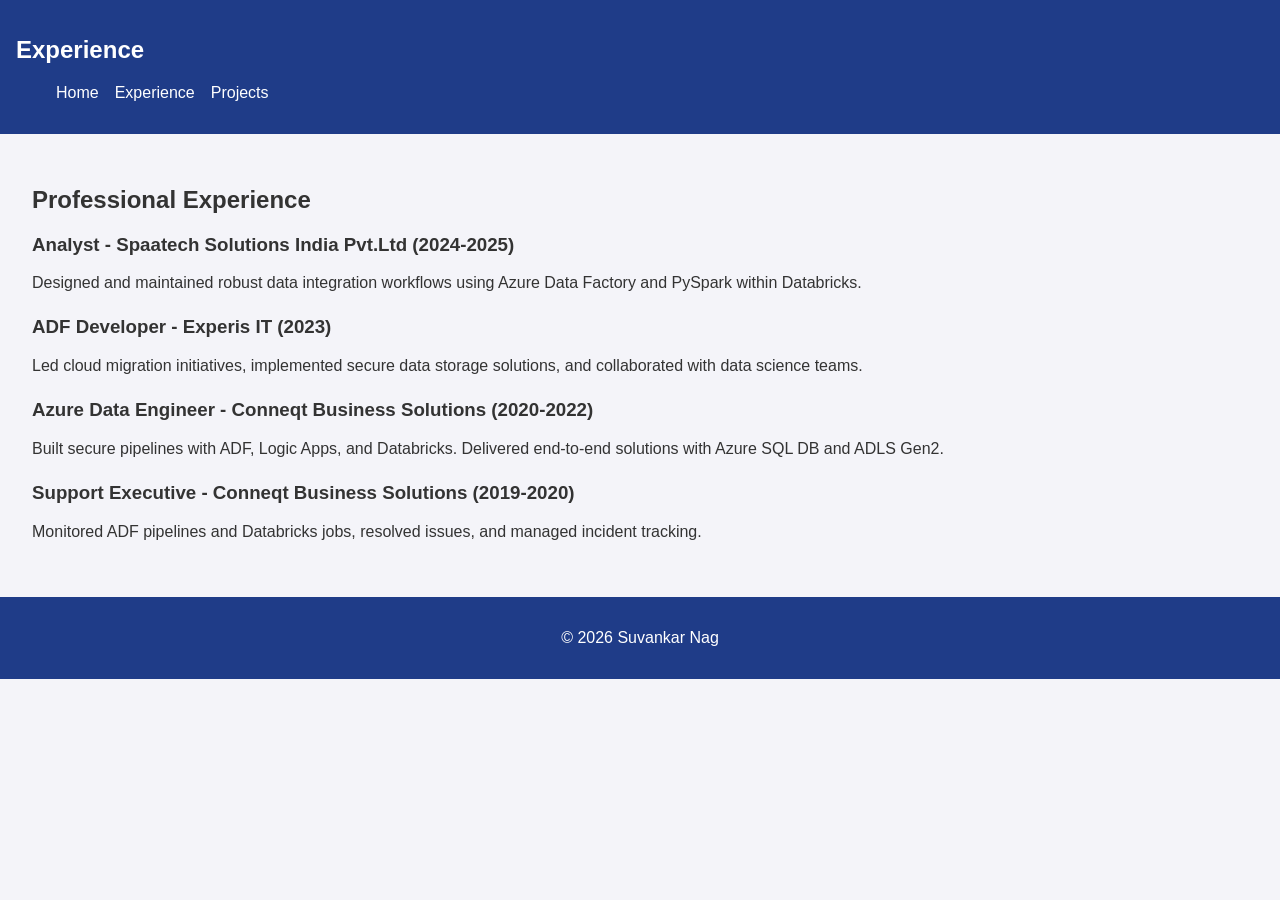
==== experience.html @ 22e9acba "changes done" ====
<!DOCTYPE html>
<html lang="en">
<head>
  <meta charset="UTF-8">
  <title>Experience | Suvankar Nag</title>
  <link rel="stylesheet" href="style.css">
</head>
<body>
<header>
  <nav>
    <h1>Experience</h1>
    <ul>
      <li><a href="index.html">Home</a></li>
      <li><a href="experience.html">Experience</a></li>
      <li><a href="projects.html">Projects</a></li>
    </ul>
  </nav>
</header>

<section class="experience">
  <h2>Professional Experience</h2>
  <div class="job">
    <h3>Analyst - Spaatech Solutions India Pvt.Ltd (2024-2025)</h3>
    <p>Designed and maintained robust data integration workflows using Azure Data Factory and PySpark within Databricks.</p>
  </div>
  <div class="job">
    <h3>ADF Developer - Experis IT (2023)</h3>
    <p>Led cloud migration initiatives, implemented secure data storage solutions, and collaborated with data science teams.</p>
  </div>
  <div class="job">
    <h3>Azure Data Engineer - Conneqt Business Solutions (2020-2022)</h3>
    <p>Built secure pipelines with ADF, Logic Apps, and Databricks. Delivered end-to-end solutions with Azure SQL DB and ADLS Gen2.</p>
  </div>
  <div class="job">
    <h3>Support Executive - Conneqt Business Solutions (2019-2020)</h3>
    <p>Monitored ADF pipelines and Databricks jobs, resolved issues, and managed incident tracking.</p>
  </div>
</section>

<footer>
  <p>© 2026 Suvankar Nag</p>
</footer>
</body>
</html>
---- style.css ----
body {
  font-family: Arial, sans-serif;
  margin: 0;
  background: #f4f4f9;
  color: #333;
}

header {
  background: #1f3c88;
  color: white;
  padding: 1rem;
}

nav ul {
  list-style: none;
  display: flex;
  gap: 1rem;
}

nav a {
  color: white;
  text-decoration: none;
}

.hero {
  text-align: center;
  padding: 3rem;
  background: #e6ecf5;
}

section {
  padding: 2rem;
}

.job, .projects ul, .certificates ul {
  margin-bottom: 1.5rem;
}

.btn {
  background: #1f3c88;
  color: white;
  padding: 0.7rem 1.2rem;
  text-decoration: none;
  border-radius: 5px;
}

footer {
  text-align: center;
  background: #1f3c88;
  color: white;
  padding: 1rem;
}
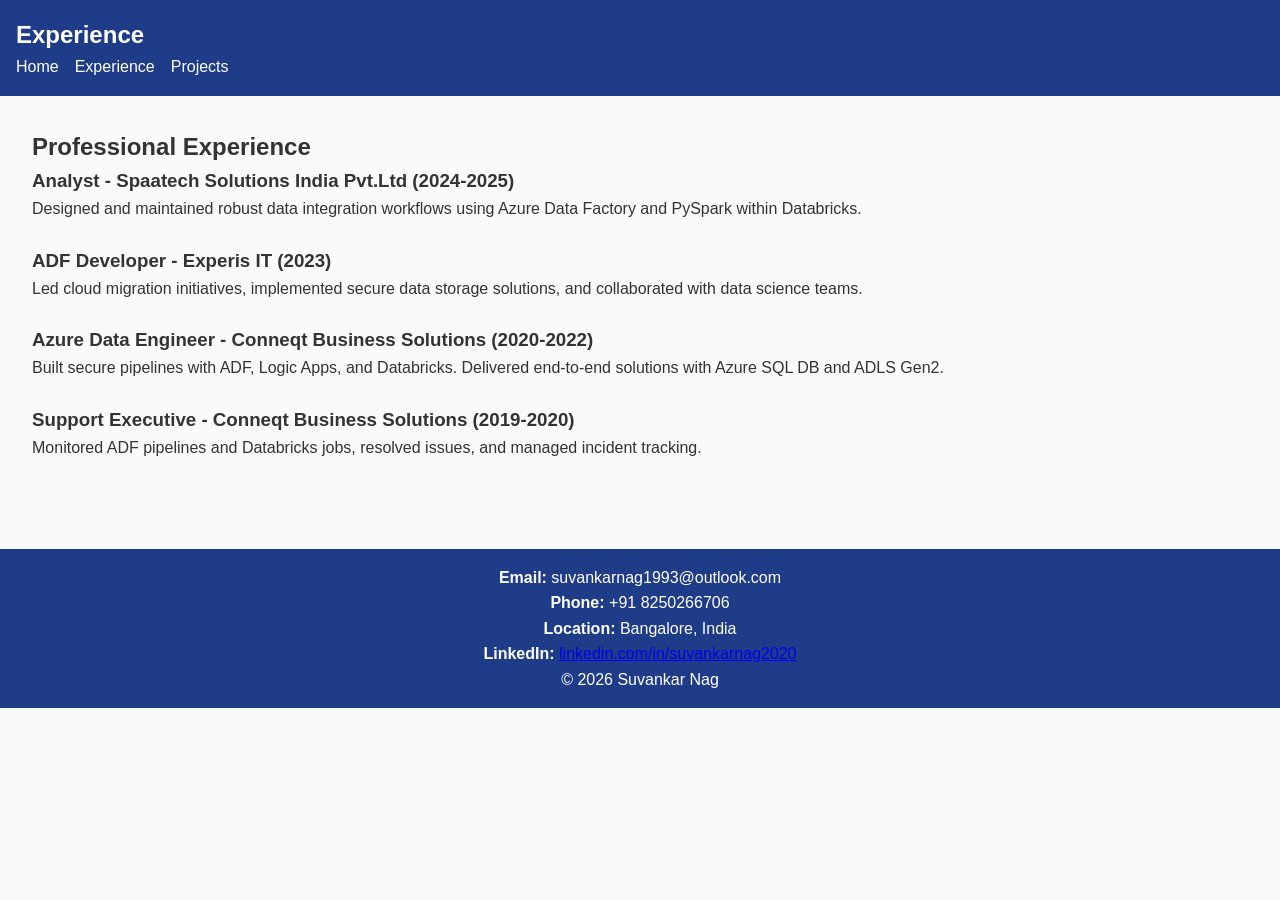
==== commit 097e9553: "changes done" ====
--- a/experience.html
+++ b/experience.html
@@ -38,6 +38,16 @@
 </section>
 
 <footer>
+  <div class="footer-container">
+      <p><strong>Email:</strong> suvankarnag1993@outlook.com</p>
+      <p><strong>Phone:</strong> +91 8250266706</p>
+      <p><strong>Location:</strong> Bangalore, India</p>
+      <p><strong>LinkedIn:</strong> 
+        <a href="https://linkedin.com/in/suvankarnag2020" target="_blank">
+          linkedin.com/in/suvankarnag2020
+        </a>
+      </p>
+  </div>
   <p>© 2026 Suvankar Nag</p>
 </footer>
 </body>
--- a/style.css
+++ b/style.css
@@ -50,3 +50,80 @@
   color: white;
   padding: 1rem;
 }
+
+/*==============================*/
+
+/* General Reset */
+* { margin: 0; padding: 0; box-sizing: border-box; }
+body { font-family: 'Segoe UI', sans-serif; background: #f9fafc; color: #333; line-height: 1.6; }
+
+/* Navbar */
+.navbar { display: flex; justify-content: space-between; align-items: center; padding: 1rem 2rem; background: #1f3c88; }
+.logo { font-size: 1.5rem; font-weight: bold; color: #fff; }
+.nav-links { list-style: none; display: flex; gap: 1.5rem; }
+.nav-links a { color: #fff; text-decoration: none; transition: 0.3s; }
+.nav-links a:hover, .nav-links .active { border-bottom: 2px solid #fff; }
+
+/* Hero */
+.hero { background: linear-gradient(to right, #1f3c88, #3a6ea5); color: #fff; text-align: center; padding: 5rem 2rem; }
+.hero h1 { font-size: 2.5rem; margin-bottom: 1rem; }
+.hero p { font-size: 1.2rem; margin-bottom: 2rem; }
+.btn-primary { background: #fff; color: #1f3c88; padding: 0.8rem 1.5rem; border-radius: 5px; text-decoration: none; font-weight: bold; }
+.btn-primary:hover { background: #e6ecf5; }
+
+/* About */
+.about { padding: 3rem 2rem; background: #fff; }
+.about h2 { margin-bottom: 1rem; color: #1f3c88; }
+.info-grid { display: grid; grid-template-columns: repeat(auto-fit, minmax(200px, 1fr)); gap: 1rem; margin-top: 1rem; }
+
+/* Contact */
+.contact { padding: 3rem 2rem; background: #e6ecf5; }
+.contact h2 { margin-bottom: 1rem; color: #1f3c88; }
+form { display: flex; flex-direction: column; gap: 1rem; max-width: 500px; margin: auto; }
+input, textarea { padding: 0.8rem; border: 1px solid #ccc; border-radius: 5px; }
+.btn-secondary { background: #1f3c88; color: #fff; padding: 0.8rem; border: none; border-radius: 5px; cursor: pointer; }
+.btn-secondary:hover { background: #3a6ea5; }
+
+/* Footer */
+footer { text-align: center; padding: 1rem; background: #1f3c88; color: #fff; margin-top: 2rem; }
+
+/* for certification section */
+
+.certifications {
+  padding: 3rem 2rem;
+  background: #fff;
+}
+
+.certifications h2 {
+  text-align: center;
+  color: #1f3c88;
+  margin-bottom: 2rem;
+}
+
+.cert-grid {
+  display: grid;
+  grid-template-columns: repeat(auto-fit, minmax(250px, 1fr));
+  gap: 1.5rem;
+}
+
+.cert-item {
+  background: #f4f6fb;
+  padding: 1.5rem;
+  border-radius: 8px;
+  box-shadow: 0 2px 6px rgba(0,0,0,0.1);
+  transition: transform 0.2s ease;
+}
+
+.cert-item:hover {
+  transform: translateY(-5px);
+}
+
+.cert-item h3 {
+  margin-bottom: 0.5rem;
+  color: #3a6ea5;
+}
+
+.cert-item p {
+  font-size: 0.95rem;
+  color: #555;
+}
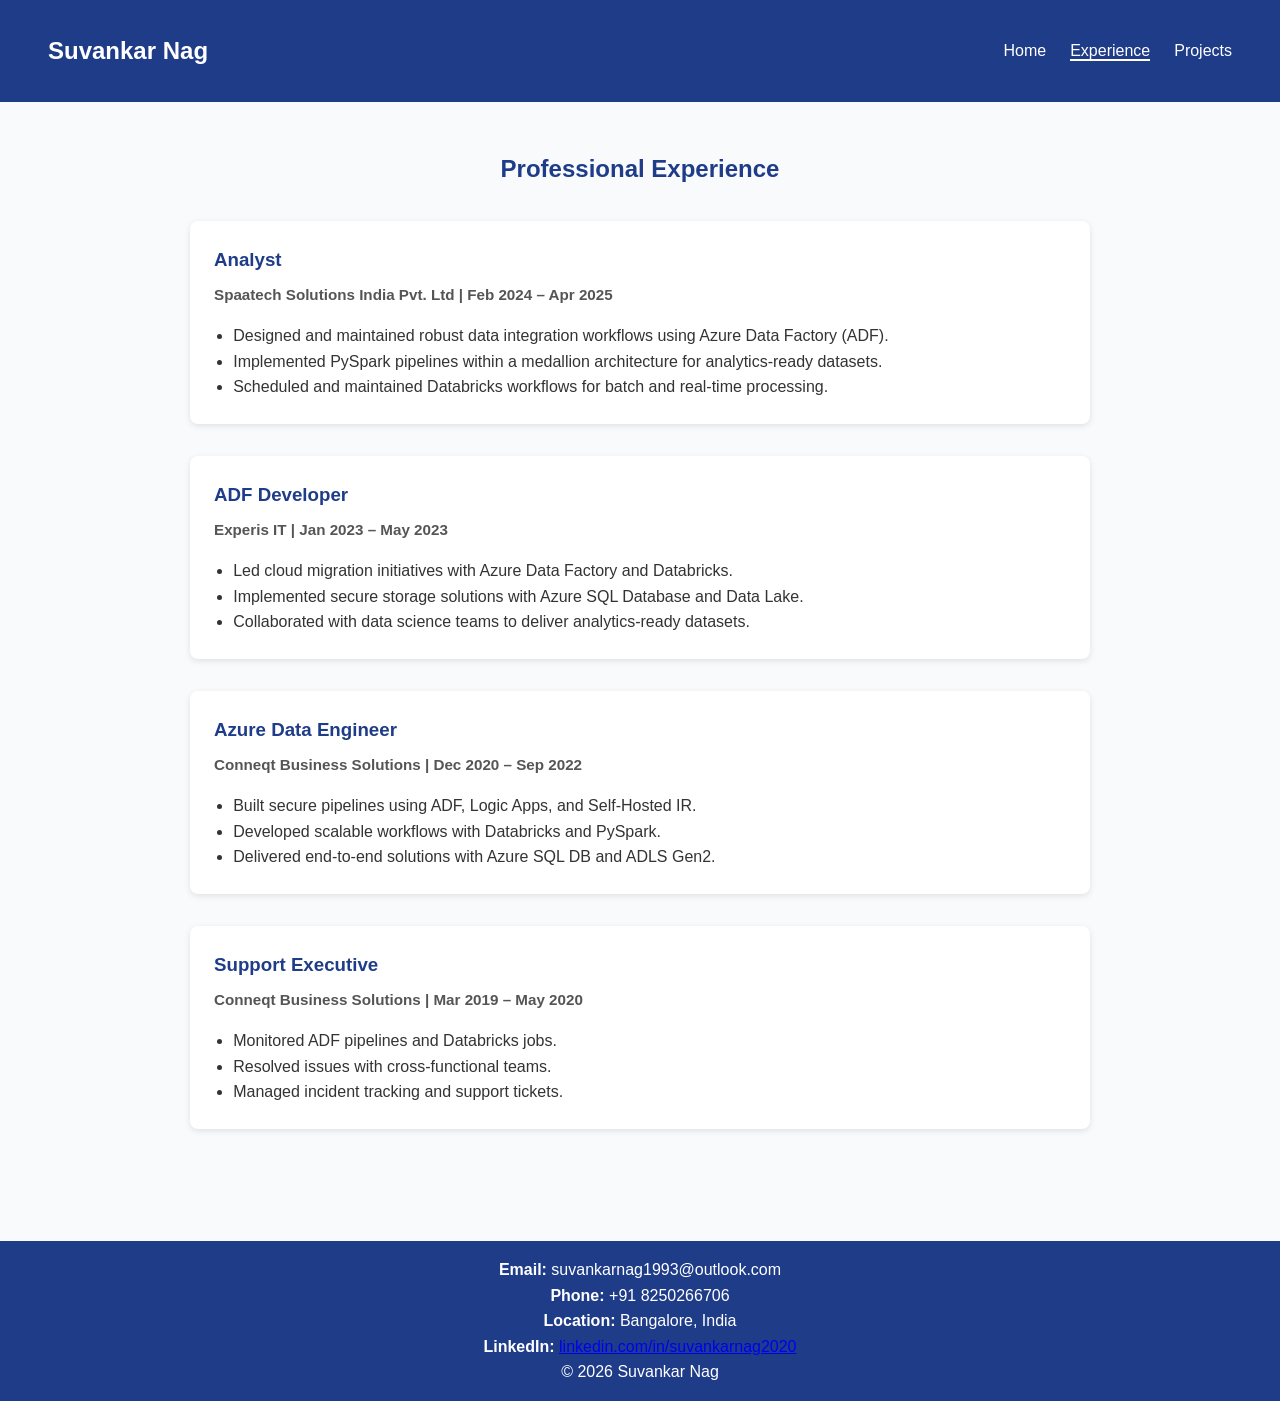
==== commit df36ebf2: "changes done" ====
--- a/experience.html
+++ b/experience.html
@@ -6,36 +6,72 @@
   <link rel="stylesheet" href="style.css">
 </head>
 <body>
-<header>
-  <nav>
-    <h1>Experience</h1>
-    <ul>
-      <li><a href="index.html">Home</a></li>
-      <li><a href="experience.html">Experience</a></li>
-      <li><a href="projects.html">Projects</a></li>
-    </ul>
-  </nav>
-</header>
+  <header>
+    <nav class="navbar">
+      <div class="logo">Suvankar Nag</div>
+      <ul class="nav-links">
+        <li><a href="index.html">Home</a></li>
+        <li><a href="experience.html" class="active">Experience</a></li>
+        <li><a href="projects.html">Projects</a></li>
+      </ul>
+    </nav>
+  </header>
 
 <section class="experience">
   <h2>Professional Experience</h2>
-  <div class="job">
-    <h3>Analyst - Spaatech Solutions India Pvt.Ltd (2024-2025)</h3>
-    <p>Designed and maintained robust data integration workflows using Azure Data Factory and PySpark within Databricks.</p>
-  </div>
-  <div class="job">
-    <h3>ADF Developer - Experis IT (2023)</h3>
-    <p>Led cloud migration initiatives, implemented secure data storage solutions, and collaborated with data science teams.</p>
-  </div>
-  <div class="job">
-    <h3>Azure Data Engineer - Conneqt Business Solutions (2020-2022)</h3>
-    <p>Built secure pipelines with ADF, Logic Apps, and Databricks. Delivered end-to-end solutions with Azure SQL DB and ADLS Gen2.</p>
-  </div>
-  <div class="job">
-    <h3>Support Executive - Conneqt Business Solutions (2019-2020)</h3>
-    <p>Monitored ADF pipelines and Databricks jobs, resolved issues, and managed incident tracking.</p>
+  <div class="timeline">
+
+    <div class="timeline-item">
+      <div class="timeline-content">
+        <h3>Analyst</h3>
+        <h4>Spaatech Solutions India Pvt. Ltd | Feb 2024 – Apr 2025</h4>
+        <ul>
+          <li>Designed and maintained robust data integration workflows using Azure Data Factory (ADF).</li>
+          <li>Implemented PySpark pipelines within a medallion architecture for analytics-ready datasets.</li>
+          <li>Scheduled and maintained Databricks workflows for batch and real-time processing.</li>
+        </ul>
+      </div>
+    </div>
+
+    <div class="timeline-item">
+      <div class="timeline-content">
+        <h3>ADF Developer</h3>
+        <h4>Experis IT | Jan 2023 – May 2023</h4>
+        <ul>
+          <li>Led cloud migration initiatives with Azure Data Factory and Databricks.</li>
+          <li>Implemented secure storage solutions with Azure SQL Database and Data Lake.</li>
+          <li>Collaborated with data science teams to deliver analytics-ready datasets.</li>
+        </ul>
+      </div>
+    </div>
+
+    <div class="timeline-item">
+      <div class="timeline-content">
+        <h3>Azure Data Engineer</h3>
+        <h4>Conneqt Business Solutions | Dec 2020 – Sep 2022</h4>
+        <ul>
+          <li>Built secure pipelines using ADF, Logic Apps, and Self-Hosted IR.</li>
+          <li>Developed scalable workflows with Databricks and PySpark.</li>
+          <li>Delivered end-to-end solutions with Azure SQL DB and ADLS Gen2.</li>
+        </ul>
+      </div>
+    </div>
+
+    <div class="timeline-item">
+      <div class="timeline-content">
+        <h3>Support Executive</h3>
+        <h4>Conneqt Business Solutions | Mar 2019 – May 2020</h4>
+        <ul>
+          <li>Monitored ADF pipelines and Databricks jobs.</li>
+          <li>Resolved issues with cross-functional teams.</li>
+          <li>Managed incident tracking and support tickets.</li>
+        </ul>
+      </div>
+    </div>
+
   </div>
 </section>
+
 
 <footer>
   <div class="footer-container">
--- a/style.css
+++ b/style.css
@@ -127,3 +127,99 @@
   font-size: 0.95rem;
   color: #555;
 }
+
+/* for experiance page experiance section */
+
+.experience {
+  padding: 3rem 2rem;
+  background: #f9fafc;
+}
+
+.experience h2 {
+  text-align: center;
+  color: #1f3c88;
+  margin-bottom: 2rem;
+}
+
+.timeline {
+  position: relative;
+  margin: 0 auto;
+  max-width: 900px;
+}
+
+.timeline-item {
+  margin-bottom: 2rem;
+  position: relative;
+}
+
+.timeline-content {
+  background: #fff;
+  padding: 1.5rem;
+  border-radius: 8px;
+  box-shadow: 0 2px 6px rgba(0,0,0,0.1);
+  transition: transform 0.2s ease;
+}
+
+.timeline-content:hover {
+  transform: translateY(-5px);
+}
+
+.timeline-content h3 {
+  margin: 0;
+  color: #1f3c88;
+}
+
+.timeline-content h4 {
+  margin: 0.5rem 0 1rem;
+  font-size: 0.95rem;
+  color: #555;
+}
+
+.timeline-content ul {
+  list-style: disc;
+  padding-left: 1.2rem;
+  color: #333;
+}
+
+/* for project page project section */
+
+.projects {
+  padding: 3rem 2rem;
+  background: #f9fafc;
+}
+
+.projects h2 {
+  text-align: center;
+  color: #1f3c88;
+  margin-bottom: 2rem;
+}
+
+.project-grid {
+  display: grid;
+  grid-template-columns: repeat(3, 1fr); /* Always 3 per row */
+  gap: 1.5rem;
+}
+
+.project-card {
+  background: #fff;
+  padding: 1.5rem;
+  border-radius: 10px;
+  box-shadow: 0 3px 8px rgba(0,0,0,0.1);
+  transition: transform 0.3s ease, box-shadow 0.3s ease;
+}
+
+.project-card:hover {
+  transform: translateY(-8px);
+  box-shadow: 0 6px 14px rgba(0,0,0,0.15);
+}
+
+.project-card h3 {
+  margin-bottom: 0.8rem;
+  color: #3a6ea5;
+}
+
+.project-card p {
+  font-size: 0.95rem;
+  color: #555;
+  margin: 0.3rem 0;
+}
